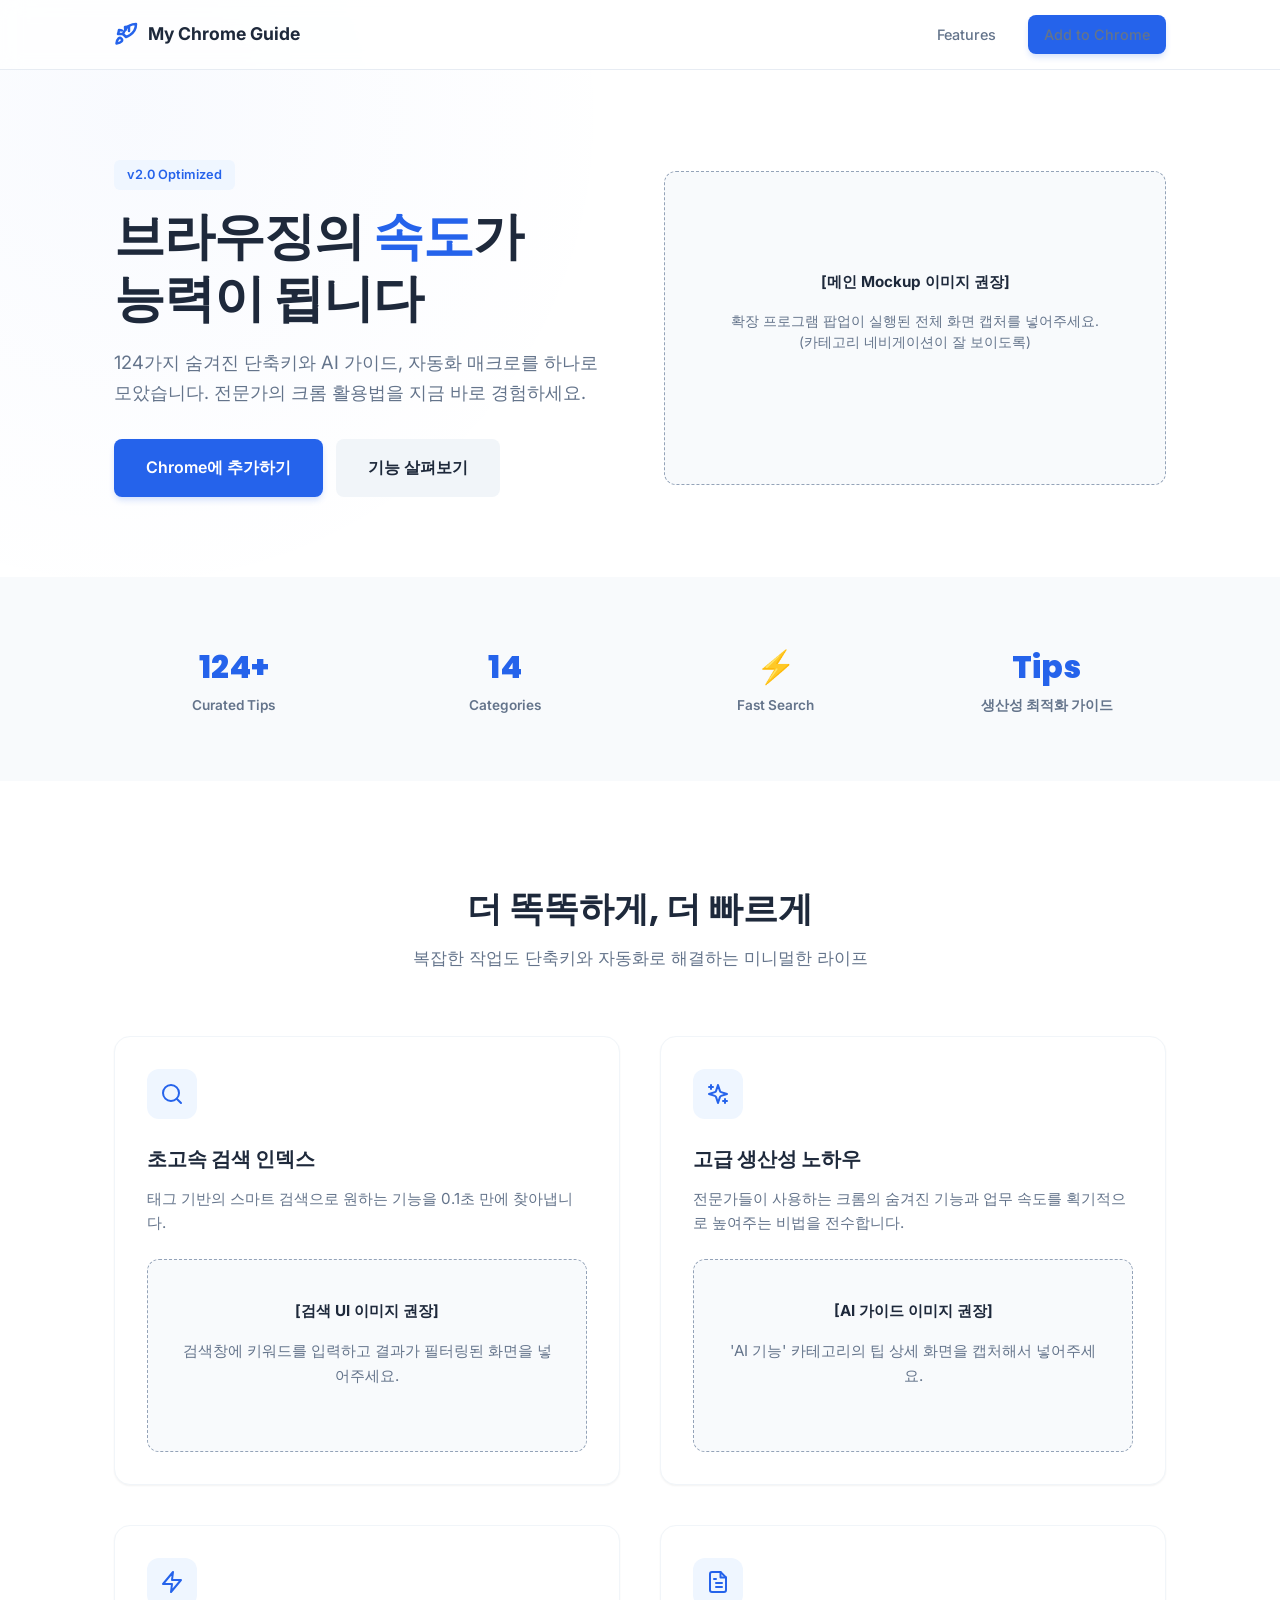
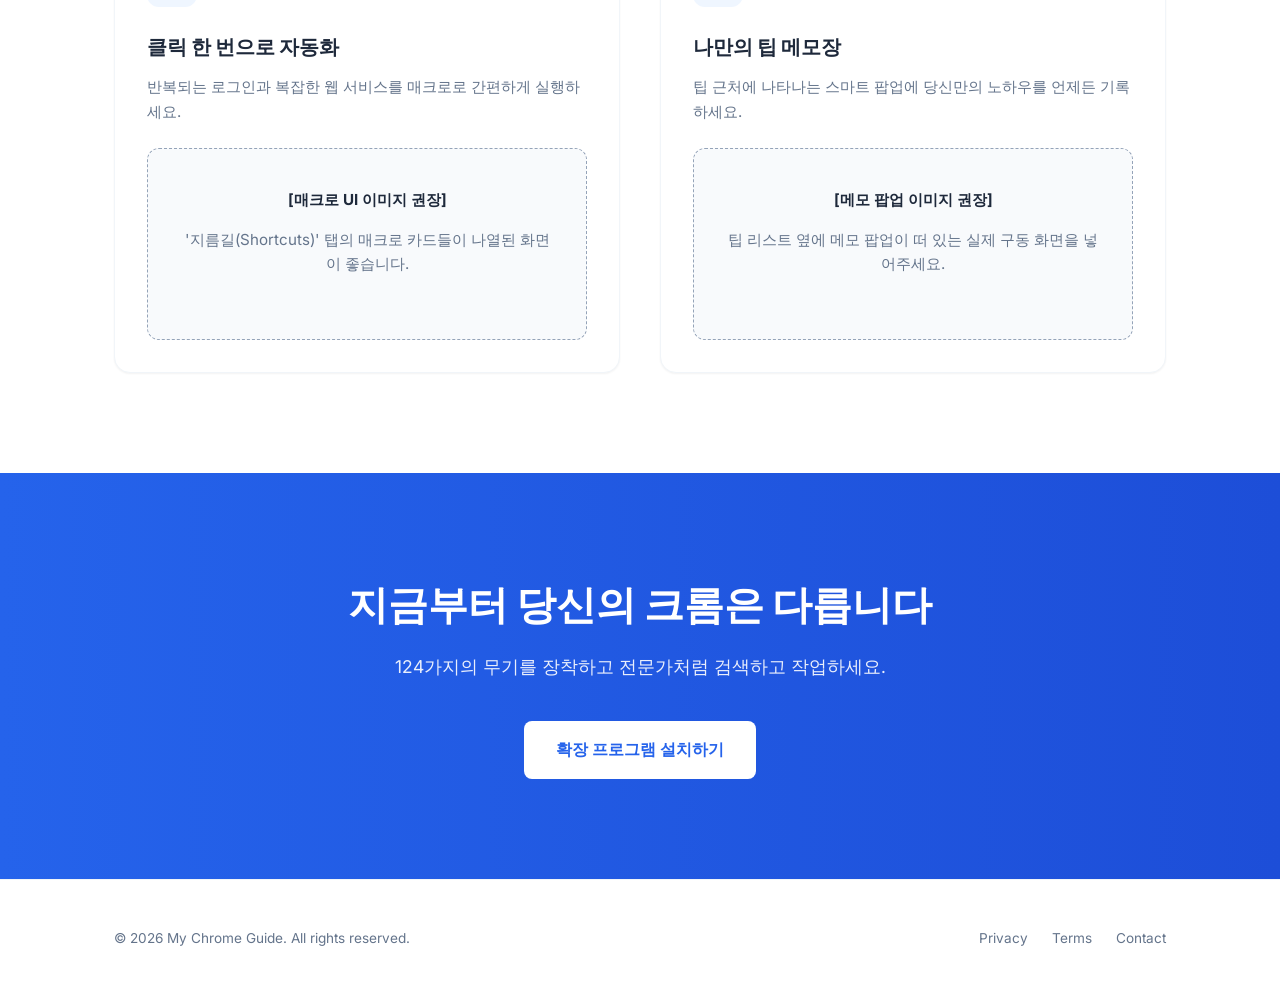
==== landing/index.html @ e08cb2b7 "feat: redesign landing page to minimalist white theme and update project docs v2.0" ====
<!DOCTYPE html>
<html lang="ko">
<head>
    <meta charset="UTF-8">
    <meta name="viewport" content="width=device-width, initial-scale=1.0">
    <title>My Chrome Guide - 업무 효율을 바꾸는 124가지 크롬 꿀팁</title>
    <meta name="description" content="크롬의 숨겨진 기능과 AI 활용법, 자동화 매크로를 하나로 담았습니다.">
    <link rel="stylesheet" href="style.css">
    <link rel="preconnect" href="https://fonts.googleapis.com">
    <link rel="preconnect" href="https://fonts.gstatic.com" crossorigin>
    <link href="https://fonts.googleapis.com/css2?family=Inter:wght@400;500;600;700&family=Poppins:wght@600;700;800&display=swap" rel="stylesheet">
</head>
<body>
    <nav class="navbar">
        <div class="container">
            <a href="#" class="logo">
                <span class="logo-icon">
                    <svg xmlns="http://www.w3.org/2000/svg" width="24" height="24" viewBox="0 0 24 24" fill="none" stroke="currentColor" stroke-width="2.5" stroke-linecap="round" stroke-linejoin="round" class="lucide lucide-rocket"><path d="M4.5 16.5c-1.5 1.26-2 5-2 5s3.74-.5 5-2c.71-.84.7-2.13-.09-2.91a2.18 2.18 0 0 0-2.91-.09z"/><path d="m12 15-3-3a22 22 0 0 1 2-3.95A12.88 12.88 0 0 1 22 2c0 2.72-.78 7.5-6 11a22.35 22.35 0 0 1-4 2z"/><path d="M9 12H4s.5-1 1-4c2 0 3 .5 3 .5"/><path d="M15 9V4s-1 .5-4 1c0 2 .5 3 .5 3"/></svg>
                </span>
                <span class="logo-text">My Chrome Guide</span>
            </a>
            <ul class="nav-links">
                <li><a href="#features">Features</a></li>
                <li><a href="https://chrome.google.com/webstore" class="btn btn-primary btn-sm">Add to Chrome</a></li>
            </ul>
        </div>
    </nav>

    <header class="hero">
        <div class="container">
            <div class="hero-content">
                <div class="badge">v2.0 Optimized</div>
                <h1>브라우징의 <span class="highlight">속도</span>가<br>능력이 됩니다</h1>
                <p>124가지 숨겨진 단축키와 AI 가이드, 자동화 매크로를 하나로 모았습니다. 전문가의 크롬 활용법을 지금 바로 경험하세요.</p>
                <div class="hero-btns">
                    <a href="#" class="btn btn-primary btn-lg">Chrome에 추가하기</a>
                    <a href="#features" class="btn btn-secondary btn-lg">기능 살펴보기</a>
                </div>
            </div>
            <div class="hero-image">
                <div class="image-placeholder">
                    <strong>[메인 Mockup 이미지 권장]</strong>
                    <p>확장 프로그램 팝업이 실행된 전체 화면 캡처를 넣어주세요.<br>(카테고리 네비게이션이 잘 보이도록)</p>
                </div>
            </div>
        </div>
    </header>

    <section class="stats">
        <div class="container">
            <div class="stat-item">
                <h3>124+</h3>
                <p>Curated Tips</p>
            </div>
            <div class="stat-item">
                <h3>14</h3>
                <p>Categories</p>
            </div>
            <div class="stat-item">
                <h3>⚡</h3>
                <p>Fast Search</p>
            </div>
            <div class="stat-item">
                <h3>Tips</h3>
                <p>생산성 최적화 가이드</p>
            </div>
        </div>
    </section>

    <section id="features" class="features">
        <div class="container">
            <div class="section-header">
                <h2>더 똑똑하게, 더 빠르게</h2>
                <p>복잡한 작업도 단축키와 자동화로 해결하는 미니멀한 라이프</p>
            </div>
            <div class="feature-grid">
                <div class="feature-card">
                    <div class="f-icon">
                        <svg xmlns="http://www.w3.org/2000/svg" width="24" height="24" viewBox="0 0 24 24" fill="none" stroke="currentColor" stroke-width="2" stroke-linecap="round" stroke-linejoin="round" class="lucide lucide-search"><circle cx="11" cy="11" r="8"/><path d="m21 21-4.3-4.3"/></svg>
                    </div>
                    <h3>초고속 검색 인덱스</h3>
                    <p>태그 기반의 스마트 검색으로 원하는 기능을 0.1초 만에 찾아냅니다.</p>
                    <div class="image-placeholder" style="aspect-ratio: 16/7;">
                        <strong>[검색 UI 이미지 권장]</strong>
                        <p>검색창에 키워드를 입력하고 결과가 필터링된 화면을 넣어주세요.</p>
                    </div>
                </div>
                <div class="feature-card">
                    <div class="f-icon">
                        <svg xmlns="http://www.w3.org/2000/svg" width="24" height="24" viewBox="0 0 24 24" fill="none" stroke="currentColor" stroke-width="2" stroke-linecap="round" stroke-linejoin="round" class="lucide lucide-sparkles"><path d="m12 3-1.912 5.813a2 2 0 0 1-1.275 1.275L3 12l5.813 1.912a2 2 0 0 1 1.275 1.275L12 21l1.912-5.813a2 2 0 0 1 1.275-1.275L21 12l-5.813-1.912a2 2 0 0 1-1.275-1.275L12 3Z"/><path d="M5 3v4"/><path d="M19 17v4"/><path d="M3 5h4"/><path d="M17 19h4"/></svg>
                    </div>
                    <h3>고급 생산성 노하우</h3>
                    <p>전문가들이 사용하는 크롬의 숨겨진 기능과 업무 속도를 획기적으로 높여주는 비법을 전수합니다.</p>
                    <div class="image-placeholder" style="aspect-ratio: 16/7;">
                        <strong>[AI 가이드 이미지 권장]</strong>
                        <p>'AI 기능' 카테고리의 팁 상세 화면을 캡처해서 넣어주세요.</p>
                    </div>
                </div>
                <div class="feature-card">
                    <div class="f-icon">
                        <svg xmlns="http://www.w3.org/2000/svg" width="24" height="24" viewBox="0 0 24 24" fill="none" stroke="currentColor" stroke-width="2" stroke-linecap="round" stroke-linejoin="round" class="lucide lucide-zap"><polygon points="13 2 3 14 12 14 11 22 21 10 12 10 13 2"/></svg>
                    </div>
                    <h3>클릭 한 번으로 자동화</h3>
                    <p>반복되는 로그인과 복잡한 웹 서비스를 매크로로 간편하게 실행하세요.</p>
                    <div class="image-placeholder" style="aspect-ratio: 16/7;">
                        <strong>[매크로 UI 이미지 권장]</strong>
                        <p>'지름길(Shortcuts)' 탭의 매크로 카드들이 나열된 화면이 좋습니다.</p>
                    </div>
                </div>
                <div class="feature-card">
                    <div class="f-icon">
                        <svg xmlns="http://www.w3.org/2000/svg" width="24" height="24" viewBox="0 0 24 24" fill="none" stroke="currentColor" stroke-width="2" stroke-linecap="round" stroke-linejoin="round" class="lucide lucide-file-text"><path d="M14.5 2H6a2 2 0 0 0-2 2v16a2 2 0 0 0 2 2h12a2 2 0 0 0 2-2V7.5L14.5 2z"/><polyline points="14.5 2 14.5 7.5 20 7.5"/><line x1="10" y1="13" x2="16" y2="13"/><line x1="10" y1="17" x2="16" y2="17"/><line x1="8" y1="9" x2="10" y2="9"/></svg>
                    </div>
                    <h3>나만의 팁 메모장</h3>
                    <p>팁 근처에 나타나는 스마트 팝업에 당신만의 노하우를 언제든 기록하세요.</p>
                    <div class="image-placeholder" style="aspect-ratio: 16/7;">
                        <strong>[메모 팝업 이미지 권장]</strong>
                        <p>팁 리스트 옆에 메모 팝업이 떠 있는 실제 구동 화면을 넣어주세요.</p>
                    </div>
                </div>
            </div>
        </div>
    </section>

    <section class="cta-bottom">
        <div class="container">
            <h2>지금부터 당신의 크롬은 다릅니다</h2>
            <p>124가지의 무기를 장착하고 전문가처럼 검색하고 작업하세요.</p>
            <a href="#" class="btn btn-secondary btn-lg" style="background: white; color: var(--primary);">확장 프로그램 설치하기</a>
        </div>
    </section>

    <footer class="footer">
        <div class="container">
            <p>&copy; 2026 My Chrome Guide. All rights reserved.</p>
            <div class="footer-links">
                <a href="#">Privacy</a>
                <a href="#">Terms</a>
                <a href="#">Contact</a>
            </div>
        </div>
    </footer>
</body>
</html>
---- landing/style.css ----
:root {
    --primary: #2563eb;
    --primary-dark: #1d4ed8;
    --primary-light: #60a5fa;
    --bg-white: #ffffff;
    --bg-light: #f8fafc;
    --bg-slate: #f1f5f9;
    --text-dark: #1e293b;
    --text-slate: #64748b;
    --text-light: #94a3b8;
    --glass: rgba(255, 255, 255, 0.8);
    --glass-border: rgba(226, 232, 240, 0.8);
    --shadow-sm: 0 1px 2px 0 rgb(0 0 0 / 0.05);
    --shadow-md: 0 4px 6px -1px rgb(0 0 0 / 0.1);
    --shadow-lg: 0 10px 15px -3px rgb(0 0 0 / 0.1);
}

* {
    margin: 0;
    padding: 0;
    box-sizing: border-box;
    scroll-behavior: smooth;
}

body {
    background-color: var(--bg-white);
    color: var(--text-dark);
    font-family: 'Inter', sans-serif;
    line-height: 1.6;
    overflow-x: hidden;
}

h1, h2, h3 {
    font-family: 'Poppins', sans-serif;
    color: var(--text-dark);
}

.container {
    max-width: 1100px;
    margin: 0 auto;
    padding: 0 1.5rem;
}

/* Navbar */
.navbar {
    position: fixed;
    top: 0;
    width: 100%;
    height: 70px;
    display: flex;
    align-items: center;
    background: rgba(255, 255, 255, 0.8);
    backdrop-filter: blur(10px);
    z-index: 1000;
    border-bottom: 1px solid var(--glass-border);
}

.navbar .container {
    display: flex;
    justify-content: space-between;
    align-items: center;
    width: 100%;
}

.logo {
    display: flex;
    align-items: center;
    gap: 0.6rem;
    font-size: 1.1rem;
    font-weight: 700;
    text-decoration: none;
    color: var(--text-dark);
}

.logo-icon {
    color: var(--primary);
    display: flex;
    align-items: center;
}

.nav-links {
    display: flex;
    list-style: none;
    gap: 2rem;
    align-items: center;
}

.nav-links a {
    text-decoration: none;
    color: var(--text-slate);
    font-size: 0.9rem;
    font-weight: 500;
    transition: 0.2s;
}

.nav-links a:hover {
    color: var(--primary);
}

/* Buttons */
.btn {
    display: inline-block;
    padding: 0.75rem 1.5rem;
    border-radius: 8px;
    font-weight: 600;
    text-decoration: none;
    transition: 0.2s;
    cursor: pointer;
    border: none;
}

.btn-primary {
    background-color: var(--primary);
    color: white;
    box-shadow: 0 4px 6px -1px rgba(37, 99, 235, 0.2);
}

.btn-primary:hover {
    background-color: var(--primary-dark);
    transform: translateY(-1px);
    box-shadow: 0 10px 15px -3px rgba(37, 99, 235, 0.3);
}

.btn-secondary {
    background-color: var(--bg-slate);
    color: var(--text-dark);
}

.btn-secondary:hover {
    background-color: #e2e8f0;
}

.btn-sm { padding: 0.5rem 1rem; font-size: 0.85rem; }
.btn-lg { padding: 1rem 2rem; font-size: 1rem; }

/* Hero Section */
.hero {
    padding-top: 160px;
    padding-bottom: 80px;
    background: radial-gradient(circle at 10% 20%, rgba(37, 99, 235, 0.03) 0%, transparent 40%);
}

.hero .container {
    display: grid;
    grid-template-columns: 1fr 1fr;
    gap: 3rem;
    align-items: center;
}

.badge {
    display: inline-block;
    background: #eff6ff;
    color: var(--primary);
    padding: 0.3rem 0.8rem;
    border-radius: 6px;
    font-size: 0.8rem;
    font-weight: 600;
    margin-bottom: 1rem;
}

.hero h1 {
    font-size: 3.2rem;
    line-height: 1.2;
    margin-bottom: 1.2rem;
    font-weight: 800;
    letter-spacing: -0.02em;
}

.highlight {
    color: var(--primary);
}

.hero p {
    font-size: 1.15rem;
    color: var(--text-slate);
    margin-bottom: 2rem;
    max-width: 500px;
}

.hero-btns {
    display: flex;
    gap: 0.8rem;
}

.hero-image {
    position: relative;
}

.image-placeholder {
    width: 100%;
    aspect-ratio: 16/10;
    background-color: var(--bg-light);
    border: 1px dashed var(--text-light);
    border-radius: 12px;
    display: flex;
    flex-direction: column;
    align-items: center;
    justify-content: center;
    color: var(--text-slate);
    text-align: center;
    padding: 2rem;
    gap: 1rem;
}

.image-placeholder strong {
    color: var(--text-dark);
    font-size: 0.95rem;
}

.image-placeholder p {
    font-size: 0.85rem;
}

/* Stats Section */
.stats {
    padding: 4rem 0;
    background-color: var(--bg-light);
}

.stats .container {
    display: grid;
    grid-template-columns: repeat(4, 1fr);
    gap: 2rem;
}

.stat-item {
    text-align: center;
}

.stat-item h3 {
    font-size: 2rem;
    font-weight: 800;
    margin-bottom: 0.2rem;
    color: var(--primary);
}

.stat-item p {
    color: var(--text-slate);
    font-size: 0.85rem;
    font-weight: 600;
}

/* Features */
.features {
    padding: 100px 0;
}

.section-header {
    text-align: center;
    margin-bottom: 4rem;
}

.section-header h2 {
    font-size: 2.2rem;
    margin-bottom: 0.5rem;
}

.section-header p {
    color: var(--text-slate);
    font-size: 1.05rem;
}

.feature-grid {
    display: grid;
    grid-template-columns: repeat(2, 1fr);
    gap: 2.5rem;
}

.feature-card {
    padding: 2rem;
    border-radius: 16px;
    background: white;
    border: 1px solid #f1f5f9;
    box-shadow: var(--shadow-sm);
    transition: 0.3s;
}

.feature-card:hover {
    box-shadow: var(--shadow-lg);
    transform: translateY(-4px);
}

.f-icon {
    display: inline-flex;
    padding: 0.8rem;
    background: #eff6ff;
    color: var(--primary);
    border-radius: 12px;
    margin-bottom: 1.5rem;
}

.feature-card h3 {
    font-size: 1.25rem;
    margin-bottom: 0.75rem;
}

.feature-card p {
    color: var(--text-slate);
    font-size: 0.95rem;
    margin-bottom: 1.5rem;
}

/* CTA Bottom */
.cta-bottom {
    padding: 100px 0;
    text-align: center;
    background-color: var(--bg-dark);
    background: linear-gradient(to right, #2563eb, #1d4ed8);
    color: white;
}

.cta-bottom h2 {
    font-size: 2.5rem;
    margin-bottom: 1rem;
    color: white;
}

.cta-bottom p {
    font-size: 1.1rem;
    margin-bottom: 2.5rem;
    opacity: 0.9;
}

/* Footer */
.footer {
    padding: 3rem 0;
    border-top: 1px solid var(--bg-slate);
    color: var(--text-slate);
}

.footer .container {
    display: flex;
    justify-content: space-between;
    align-items: center;
}

.footer p { font-size: 0.85rem; }

.footer-links { display: flex; gap: 1.5rem; }
.footer-links a { 
    color: var(--text-slate); 
    text-decoration: none; 
    font-size: 0.85rem; 
}
.footer-links a:hover { color: var(--primary); }

/* Responsive */
@media (max-width: 968px) {
    .hero .container {
        grid-template-columns: 1fr;
        text-align: center;
    }
    .hero h1 { font-size: 2.8rem; }
    .hero p { margin-left: auto; margin-right: auto; }
    .hero-btns { justify-content: center; }
}

@media (max-width: 768px) {
    .navbar .nav-links { display: none; }
    .stats .container { grid-template-columns: repeat(2, 1fr); }
    .feature-grid { grid-template-columns: 1fr; }
}
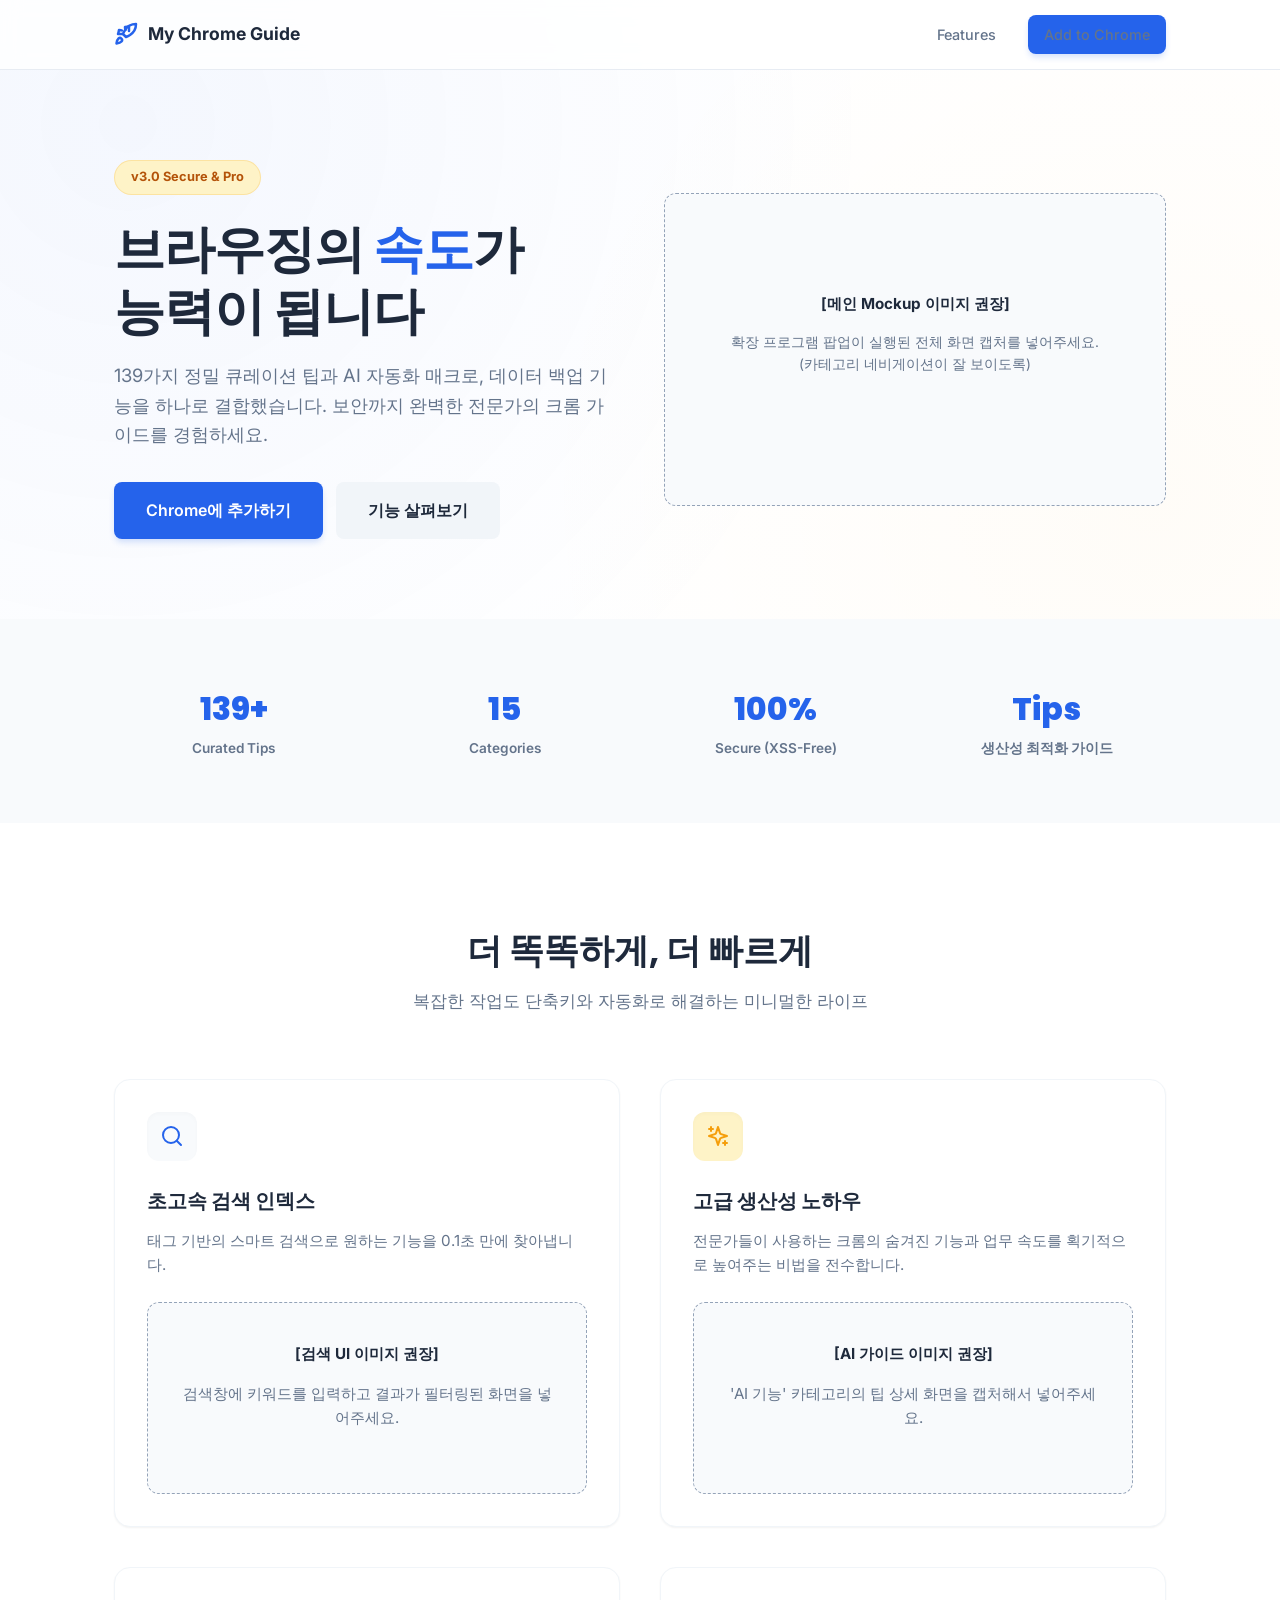
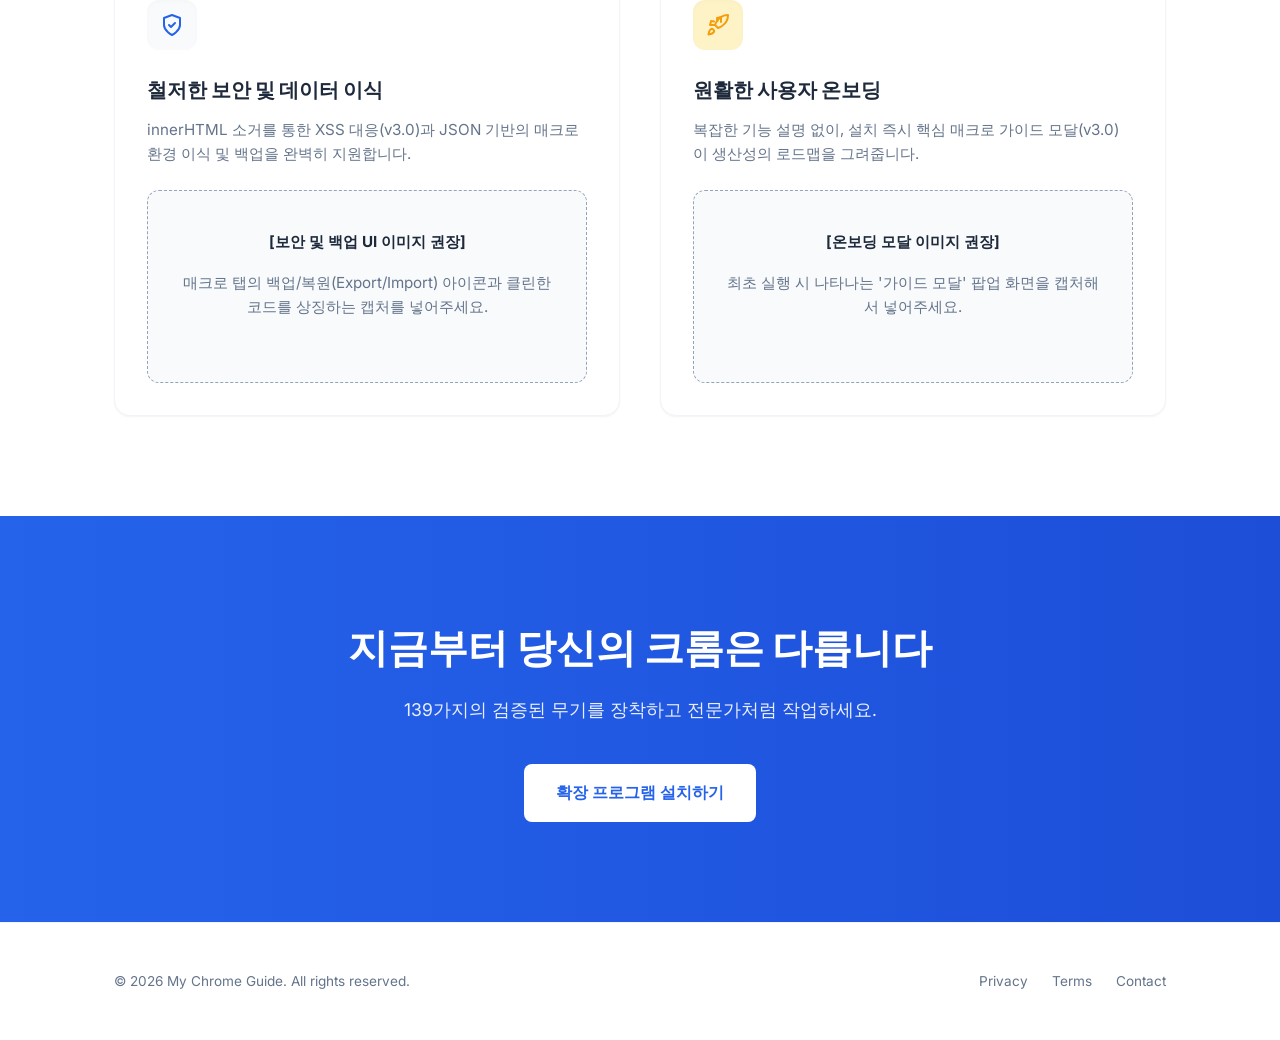
==== commit 7f11fe29: "Feat: v3.0 프리미엄 랜딩 페이지 고도화 및 데이터 정합성 최신화" ====
--- a/landing/index.html
+++ b/landing/index.html
@@ -3,8 +3,8 @@
 <head>
     <meta charset="UTF-8">
     <meta name="viewport" content="width=device-width, initial-scale=1.0">
-    <title>My Chrome Guide - 업무 효율을 바꾸는 124가지 크롬 꿀팁</title>
-    <meta name="description" content="크롬의 숨겨진 기능과 AI 활용법, 자동화 매크로를 하나로 담았습니다.">
+    <title>My Chrome Guide - 업무 효율을 바꾸는 139가지 크롬 꿀팁</title>
+    <meta name="description" content="100% 보안 설계(XSS 방어), AI 활용법, 환경 이식까지 가능한 완벽한 크롬 확장 프로그램입니다.">
     <link rel="stylesheet" href="style.css">
     <link rel="preconnect" href="https://fonts.googleapis.com">
     <link rel="preconnect" href="https://fonts.gstatic.com" crossorigin>
@@ -29,9 +29,9 @@
     <header class="hero">
         <div class="container">
             <div class="hero-content">
-                <div class="badge">v2.0 Optimized</div>
+                <div class="badge">v3.0 Secure & Pro</div>
                 <h1>브라우징의 <span class="highlight">속도</span>가<br>능력이 됩니다</h1>
-                <p>124가지 숨겨진 단축키와 AI 가이드, 자동화 매크로를 하나로 모았습니다. 전문가의 크롬 활용법을 지금 바로 경험하세요.</p>
+                <p>139가지 정밀 큐레이션 팁과 AI 자동화 매크로, 데이터 백업 기능을 하나로 결합했습니다. 보안까지 완벽한 전문가의 크롬 가이드를 경험하세요.</p>
                 <div class="hero-btns">
                     <a href="#" class="btn btn-primary btn-lg">Chrome에 추가하기</a>
                     <a href="#features" class="btn btn-secondary btn-lg">기능 살펴보기</a>
@@ -49,16 +49,16 @@
     <section class="stats">
         <div class="container">
             <div class="stat-item">
-                <h3>124+</h3>
+                <h3>139+</h3>
                 <p>Curated Tips</p>
             </div>
             <div class="stat-item">
-                <h3>14</h3>
+                <h3>15</h3>
                 <p>Categories</p>
             </div>
             <div class="stat-item">
-                <h3>⚡</h3>
-                <p>Fast Search</p>
+                <h3>100%</h3>
+                <p>Secure (XSS-Free)</p>
             </div>
             <div class="stat-item">
                 <h3>Tips</h3>
@@ -98,24 +98,24 @@
                 </div>
                 <div class="feature-card">
                     <div class="f-icon">
-                        <svg xmlns="http://www.w3.org/2000/svg" width="24" height="24" viewBox="0 0 24 24" fill="none" stroke="currentColor" stroke-width="2" stroke-linecap="round" stroke-linejoin="round" class="lucide lucide-zap"><polygon points="13 2 3 14 12 14 11 22 21 10 12 10 13 2"/></svg>
+                        <svg xmlns="http://www.w3.org/2000/svg" width="24" height="24" viewBox="0 0 24 24" fill="none" stroke="currentColor" stroke-width="2" stroke-linecap="round" stroke-linejoin="round" class="lucide lucide-shield-check"><path d="M12 22s8-4 8-10V5l-8-3-8 3v7c0 6 8 10 8 10z"/><path d="m9 12 2 2 4-4"/></svg>
                     </div>
-                    <h3>클릭 한 번으로 자동화</h3>
-                    <p>반복되는 로그인과 복잡한 웹 서비스를 매크로로 간편하게 실행하세요.</p>
+                    <h3>철저한 보안 및 데이터 이식</h3>
+                    <p>innerHTML 소거를 통한 XSS 대응(v3.0)과 JSON 기반의 매크로 환경 이식 및 백업을 완벽히 지원합니다.</p>
                     <div class="image-placeholder" style="aspect-ratio: 16/7;">
-                        <strong>[매크로 UI 이미지 권장]</strong>
-                        <p>'지름길(Shortcuts)' 탭의 매크로 카드들이 나열된 화면이 좋습니다.</p>
+                        <strong>[보안 및 백업 UI 이미지 권장]</strong>
+                        <p>매크로 탭의 백업/복원(Export/Import) 아이콘과 클린한 코드를 상징하는 캡처를 넣어주세요.</p>
                     </div>
                 </div>
                 <div class="feature-card">
                     <div class="f-icon">
-                        <svg xmlns="http://www.w3.org/2000/svg" width="24" height="24" viewBox="0 0 24 24" fill="none" stroke="currentColor" stroke-width="2" stroke-linecap="round" stroke-linejoin="round" class="lucide lucide-file-text"><path d="M14.5 2H6a2 2 0 0 0-2 2v16a2 2 0 0 0 2 2h12a2 2 0 0 0 2-2V7.5L14.5 2z"/><polyline points="14.5 2 14.5 7.5 20 7.5"/><line x1="10" y1="13" x2="16" y2="13"/><line x1="10" y1="17" x2="16" y2="17"/><line x1="8" y1="9" x2="10" y2="9"/></svg>
+                        <svg xmlns="http://www.w3.org/2000/svg" width="24" height="24" viewBox="0 0 24 24" fill="none" stroke="currentColor" stroke-width="2" stroke-linecap="round" stroke-linejoin="round" class="lucide lucide-rocket"><path d="M4.5 16.5c-1.5 1.26-2 5-2 5s3.74-.5 5-2c.71-.84.7-2.13-.09-2.91a2.18 2.18 0 0 0-2.91-.09z"/><path d="m12 15-3-3a22 22 0 0 1 2-3.95A12.88 12.88 0 0 1 22 2c0 2.72-.78 7.5-6 11a22.35 22.35 0 0 1-4 2z"/><path d="M9 12H4s.5-1 1-4c2 0 3 .5 3 .5"/><path d="M15 9V4s-1 .5-4 1c0 2 .5 3 .5 3"/></svg>
                     </div>
-                    <h3>나만의 팁 메모장</h3>
-                    <p>팁 근처에 나타나는 스마트 팝업에 당신만의 노하우를 언제든 기록하세요.</p>
+                    <h3>원활한 사용자 온보딩</h3>
+                    <p>복잡한 기능 설명 없이, 설치 즉시 핵심 매크로 가이드 모달(v3.0)이 생산성의 로드맵을 그려줍니다.</p>
                     <div class="image-placeholder" style="aspect-ratio: 16/7;">
-                        <strong>[메모 팝업 이미지 권장]</strong>
-                        <p>팁 리스트 옆에 메모 팝업이 떠 있는 실제 구동 화면을 넣어주세요.</p>
+                        <strong>[온보딩 모달 이미지 권장]</strong>
+                        <p>최초 실행 시 나타나는 '가이드 모달' 팝업 화면을 캡처해서 넣어주세요.</p>
                     </div>
                 </div>
             </div>
@@ -125,7 +125,7 @@
     <section class="cta-bottom">
         <div class="container">
             <h2>지금부터 당신의 크롬은 다릅니다</h2>
-            <p>124가지의 무기를 장착하고 전문가처럼 검색하고 작업하세요.</p>
+            <p>139가지의 검증된 무기를 장착하고 전문가처럼 작업하세요.</p>
             <a href="#" class="btn btn-secondary btn-lg" style="background: white; color: var(--primary);">확장 프로그램 설치하기</a>
         </div>
     </section>
--- a/landing/style.css
+++ b/landing/style.css
@@ -13,6 +13,8 @@
     --shadow-sm: 0 1px 2px 0 rgb(0 0 0 / 0.05);
     --shadow-md: 0 4px 6px -1px rgb(0 0 0 / 0.1);
     --shadow-lg: 0 10px 15px -3px rgb(0 0 0 / 0.1);
+    --accent-gold: #f59e0b;
+    --accent-gold-light: #fef3c7;
 }
 
 * {
@@ -137,7 +139,8 @@
 .hero {
     padding-top: 160px;
     padding-bottom: 80px;
-    background: radial-gradient(circle at 10% 20%, rgba(37, 99, 235, 0.03) 0%, transparent 40%);
+    background: radial-gradient(circle at 10% 20%, rgba(37, 99, 235, 0.05) 0%, transparent 60%),
+                radial-gradient(circle at 90% 80%, rgba(245, 158, 11, 0.03) 0%, transparent 50%);
 }
 
 .hero .container {
@@ -149,13 +152,14 @@
 
 .badge {
     display: inline-block;
-    background: #eff6ff;
-    color: var(--primary);
-    padding: 0.3rem 0.8rem;
-    border-radius: 6px;
+    background: var(--accent-gold-light);
+    color: #b45309;
+    padding: 0.4rem 1rem;
+    border-radius: 99px;
     font-size: 0.8rem;
-    font-weight: 600;
-    margin-bottom: 1rem;
+    font-weight: 700;
+    margin-bottom: 1.5rem;
+    border: 1px solid rgba(245, 158, 11, 0.2);
 }
 
 .hero h1 {
@@ -283,10 +287,17 @@
 .f-icon {
     display: inline-flex;
     padding: 0.8rem;
-    background: #eff6ff;
+    background: var(--bg-light);
     color: var(--primary);
     border-radius: 12px;
     margin-bottom: 1.5rem;
+    border: 1px solid var(--border);
+    box-shadow: inset 0 2px 4px rgba(0,0,0,0.02);
+}
+
+.feature-card:nth-child(even) .f-icon {
+    color: var(--accent-gold);
+    background: var(--accent-gold-light);
 }
 
 .feature-card h3 {
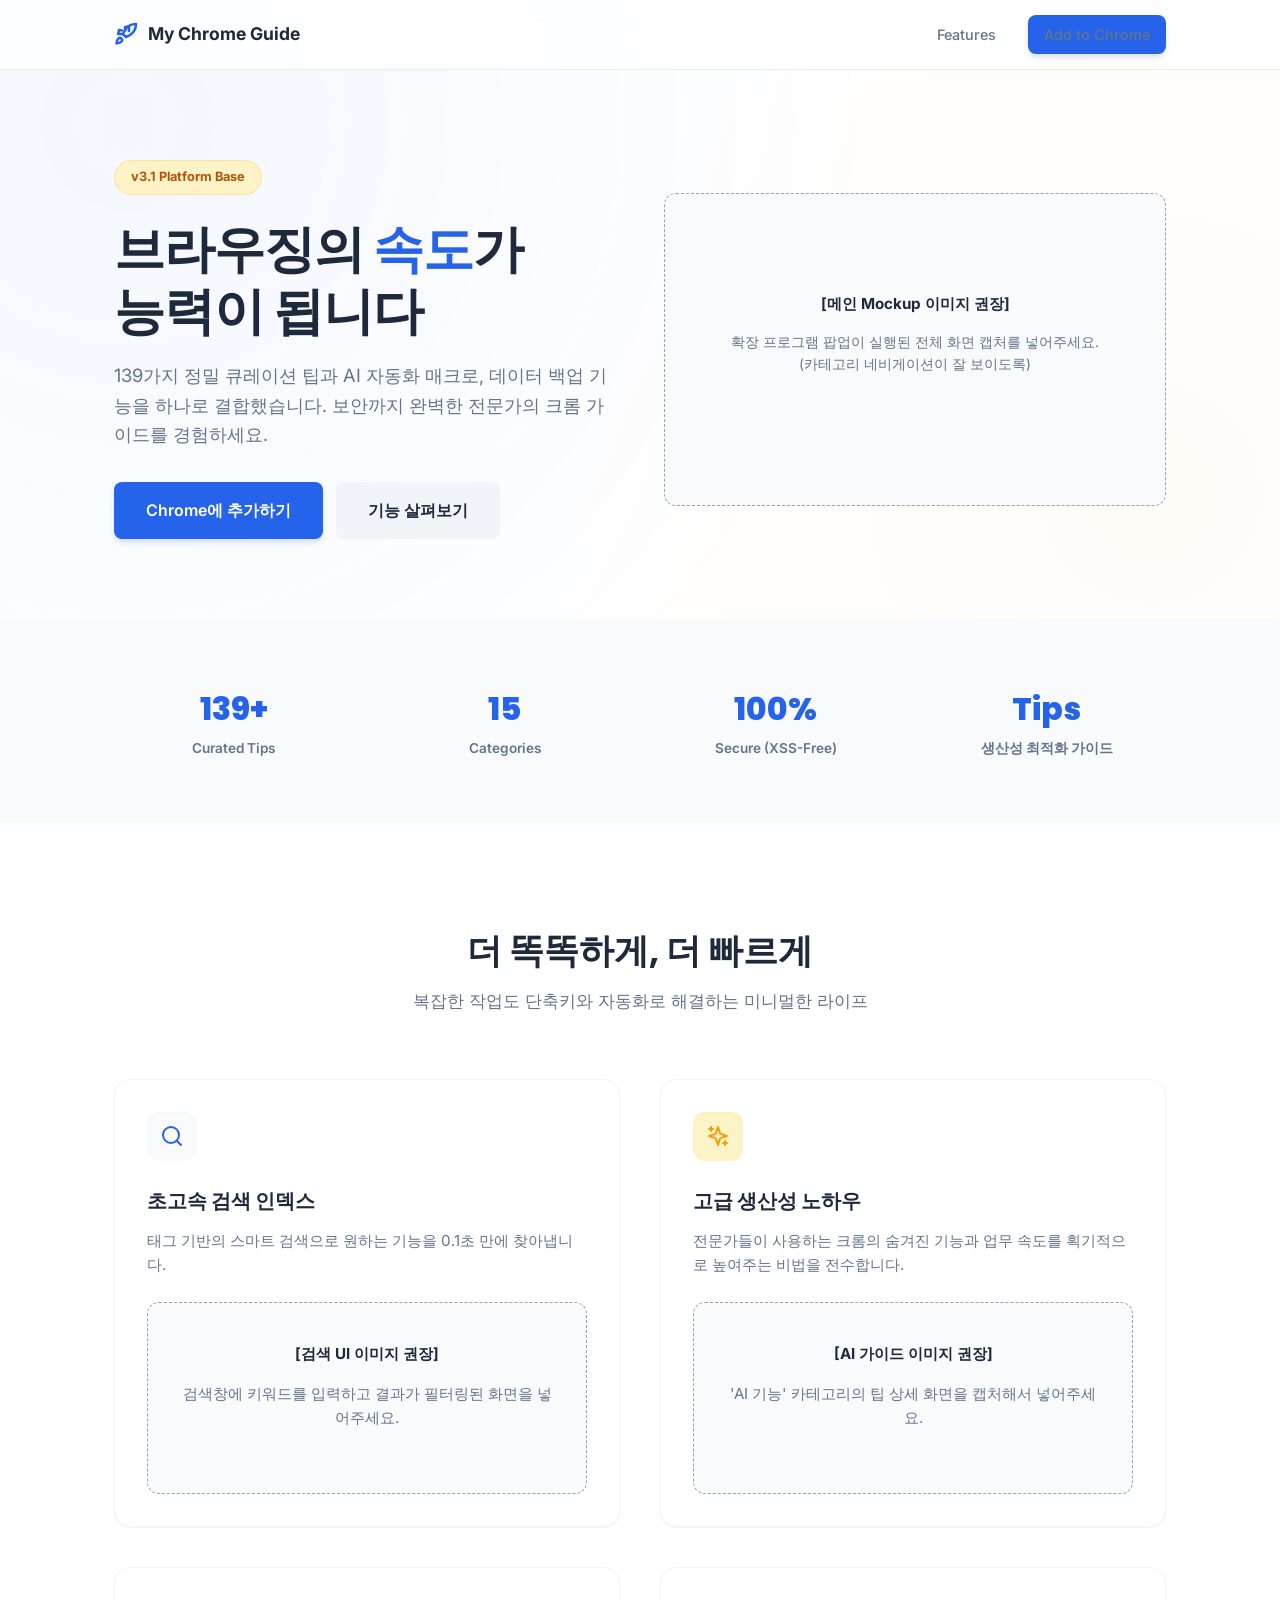
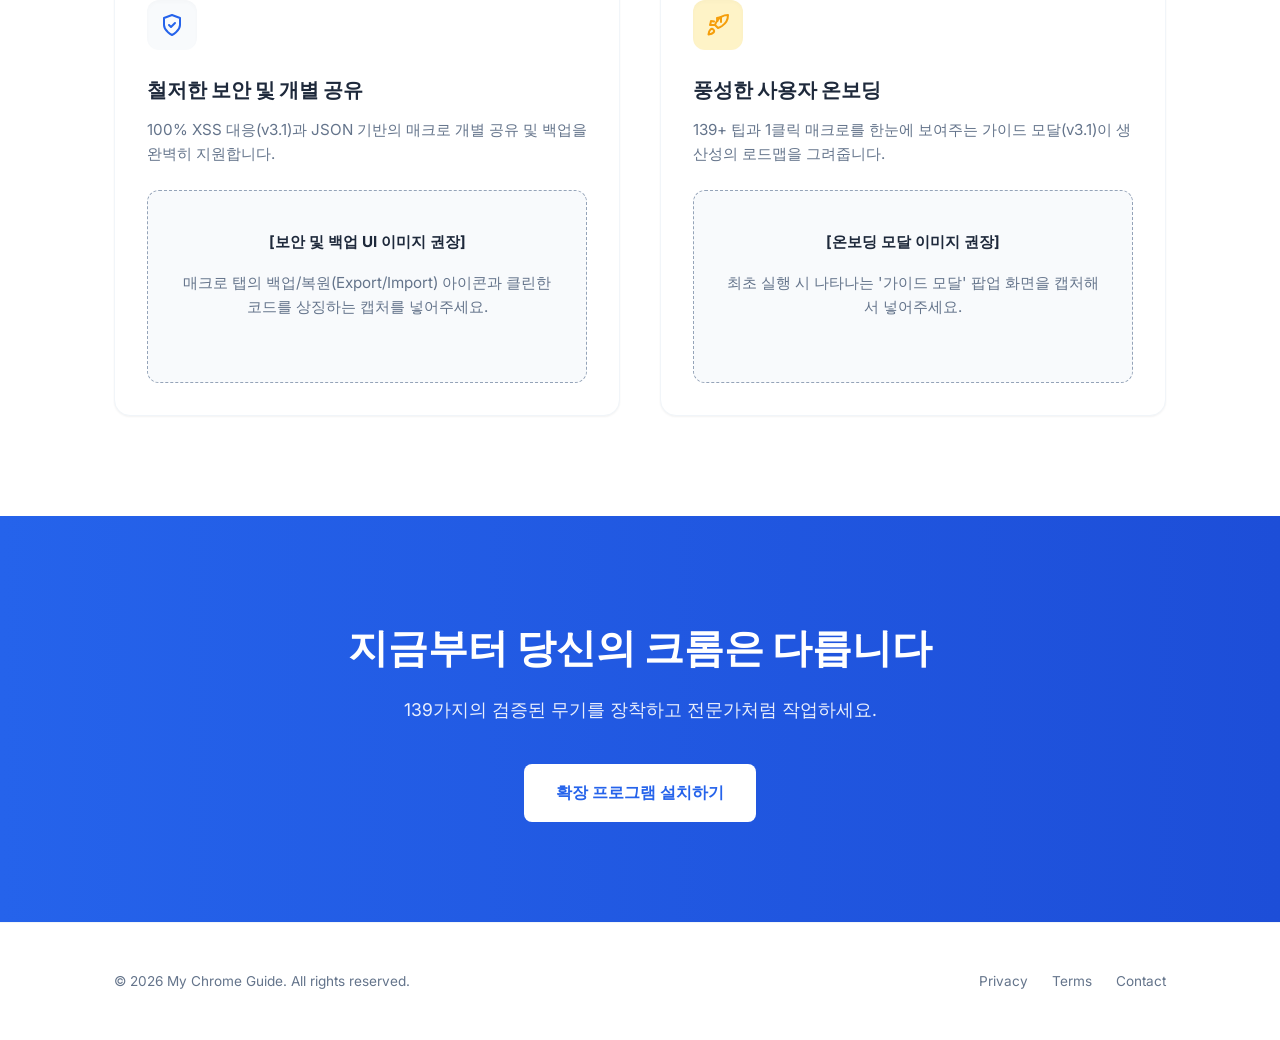
==== commit 0cb165a0: "Docs: 프로젝트 가이드 및 상업성 분석 보고서 v3.1 최신화" ====
--- a/landing/index.html
+++ b/landing/index.html
@@ -29,7 +29,7 @@
     <header class="hero">
         <div class="container">
             <div class="hero-content">
-                <div class="badge">v3.0 Secure & Pro</div>
+                <div class="badge">v3.1 Platform Base</div>
                 <h1>브라우징의 <span class="highlight">속도</span>가<br>능력이 됩니다</h1>
                 <p>139가지 정밀 큐레이션 팁과 AI 자동화 매크로, 데이터 백업 기능을 하나로 결합했습니다. 보안까지 완벽한 전문가의 크롬 가이드를 경험하세요.</p>
                 <div class="hero-btns">
@@ -100,8 +100,8 @@
                     <div class="f-icon">
                         <svg xmlns="http://www.w3.org/2000/svg" width="24" height="24" viewBox="0 0 24 24" fill="none" stroke="currentColor" stroke-width="2" stroke-linecap="round" stroke-linejoin="round" class="lucide lucide-shield-check"><path d="M12 22s8-4 8-10V5l-8-3-8 3v7c0 6 8 10 8 10z"/><path d="m9 12 2 2 4-4"/></svg>
                     </div>
-                    <h3>철저한 보안 및 데이터 이식</h3>
-                    <p>innerHTML 소거를 통한 XSS 대응(v3.0)과 JSON 기반의 매크로 환경 이식 및 백업을 완벽히 지원합니다.</p>
+                    <h3>철저한 보안 및 개별 공유</h3>
+                    <p>100% XSS 대응(v3.1)과 JSON 기반의 매크로 개별 공유 및 백업을 완벽히 지원합니다.</p>
                     <div class="image-placeholder" style="aspect-ratio: 16/7;">
                         <strong>[보안 및 백업 UI 이미지 권장]</strong>
                         <p>매크로 탭의 백업/복원(Export/Import) 아이콘과 클린한 코드를 상징하는 캡처를 넣어주세요.</p>
@@ -111,8 +111,8 @@
                     <div class="f-icon">
                         <svg xmlns="http://www.w3.org/2000/svg" width="24" height="24" viewBox="0 0 24 24" fill="none" stroke="currentColor" stroke-width="2" stroke-linecap="round" stroke-linejoin="round" class="lucide lucide-rocket"><path d="M4.5 16.5c-1.5 1.26-2 5-2 5s3.74-.5 5-2c.71-.84.7-2.13-.09-2.91a2.18 2.18 0 0 0-2.91-.09z"/><path d="m12 15-3-3a22 22 0 0 1 2-3.95A12.88 12.88 0 0 1 22 2c0 2.72-.78 7.5-6 11a22.35 22.35 0 0 1-4 2z"/><path d="M9 12H4s.5-1 1-4c2 0 3 .5 3 .5"/><path d="M15 9V4s-1 .5-4 1c0 2 .5 3 .5 3"/></svg>
                     </div>
-                    <h3>원활한 사용자 온보딩</h3>
-                    <p>복잡한 기능 설명 없이, 설치 즉시 핵심 매크로 가이드 모달(v3.0)이 생산성의 로드맵을 그려줍니다.</p>
+                    <h3>풍성한 사용자 온보딩</h3>
+                    <p>139+ 팁과 1클릭 매크로를 한눈에 보여주는 가이드 모달(v3.1)이 생산성의 로드맵을 그려줍니다.</p>
                     <div class="image-placeholder" style="aspect-ratio: 16/7;">
                         <strong>[온보딩 모달 이미지 권장]</strong>
                         <p>최초 실행 시 나타나는 '가이드 모달' 팝업 화면을 캡처해서 넣어주세요.</p>
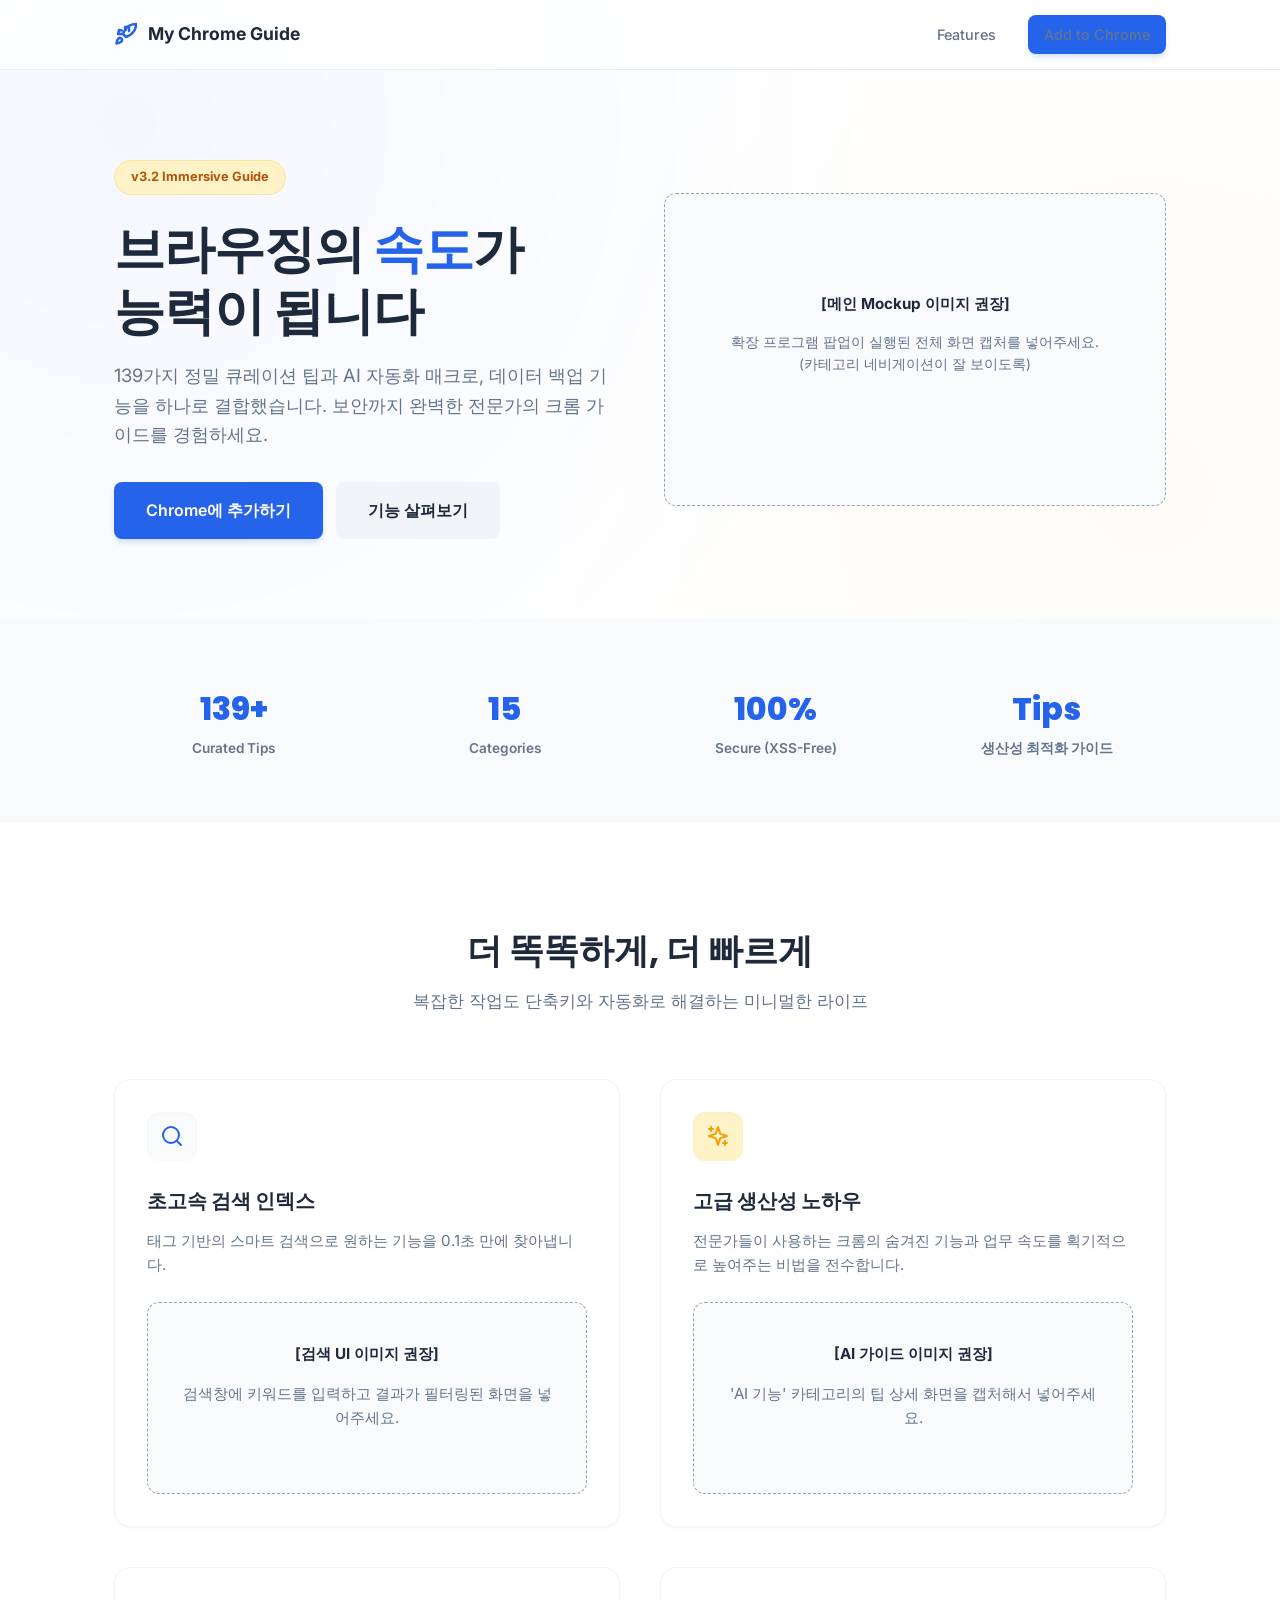
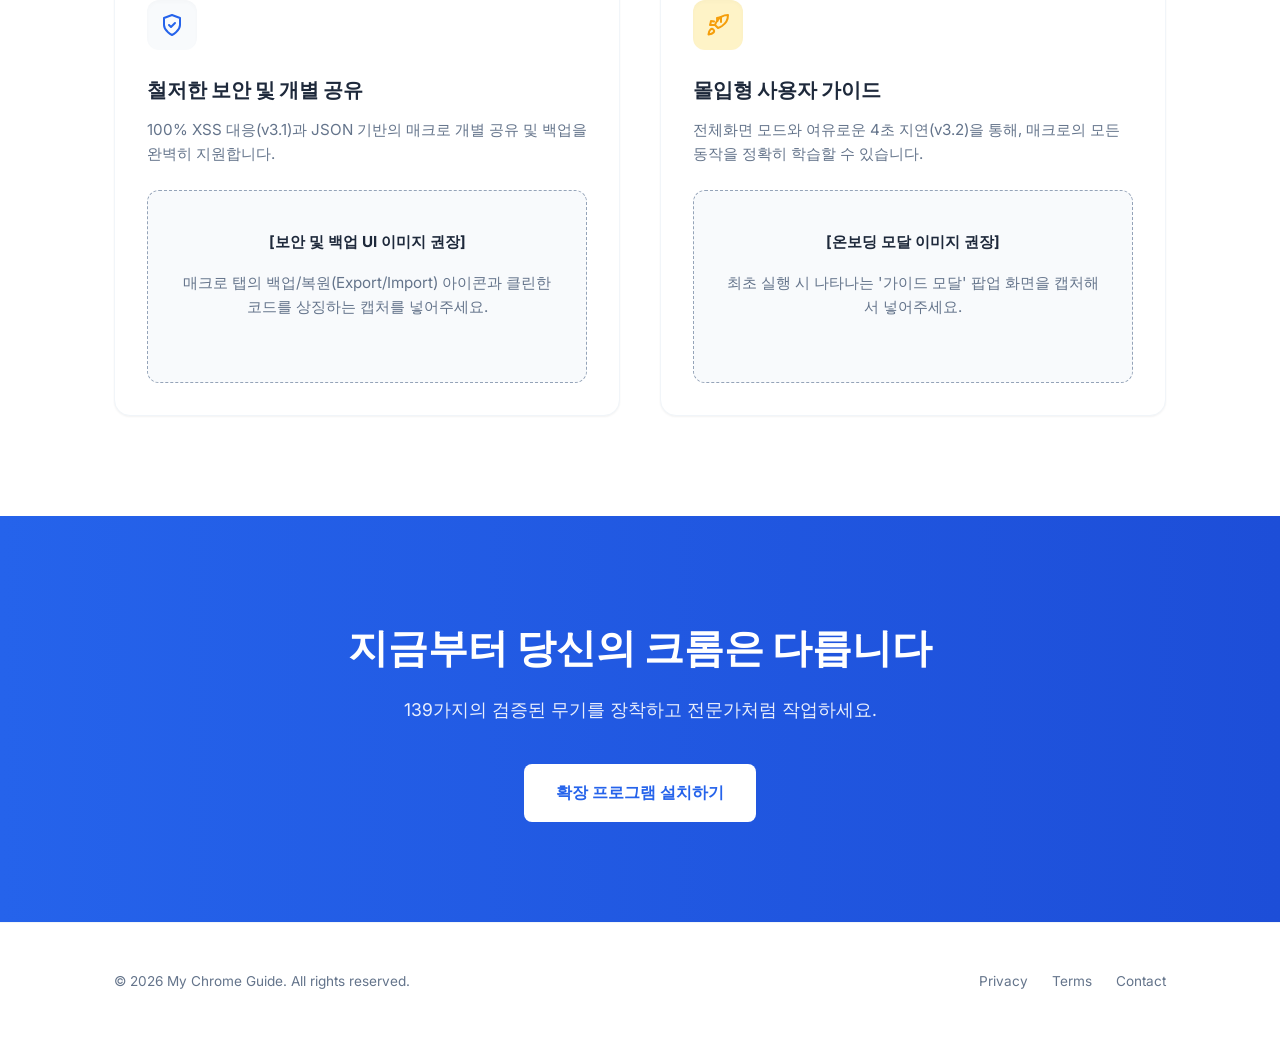
==== commit dbf13e6d: "Docs: v3.2 최신화 및 몰입형 UX 비전 반영 완료" ====
--- a/landing/index.html
+++ b/landing/index.html
@@ -29,7 +29,7 @@
     <header class="hero">
         <div class="container">
             <div class="hero-content">
-                <div class="badge">v3.1 Platform Base</div>
+                <div class="badge">v3.2 Immersive Guide</div>
                 <h1>브라우징의 <span class="highlight">속도</span>가<br>능력이 됩니다</h1>
                 <p>139가지 정밀 큐레이션 팁과 AI 자동화 매크로, 데이터 백업 기능을 하나로 결합했습니다. 보안까지 완벽한 전문가의 크롬 가이드를 경험하세요.</p>
                 <div class="hero-btns">
@@ -111,8 +111,8 @@
                     <div class="f-icon">
                         <svg xmlns="http://www.w3.org/2000/svg" width="24" height="24" viewBox="0 0 24 24" fill="none" stroke="currentColor" stroke-width="2" stroke-linecap="round" stroke-linejoin="round" class="lucide lucide-rocket"><path d="M4.5 16.5c-1.5 1.26-2 5-2 5s3.74-.5 5-2c.71-.84.7-2.13-.09-2.91a2.18 2.18 0 0 0-2.91-.09z"/><path d="m12 15-3-3a22 22 0 0 1 2-3.95A12.88 12.88 0 0 1 22 2c0 2.72-.78 7.5-6 11a22.35 22.35 0 0 1-4 2z"/><path d="M9 12H4s.5-1 1-4c2 0 3 .5 3 .5"/><path d="M15 9V4s-1 .5-4 1c0 2 .5 3 .5 3"/></svg>
                     </div>
-                    <h3>풍성한 사용자 온보딩</h3>
-                    <p>139+ 팁과 1클릭 매크로를 한눈에 보여주는 가이드 모달(v3.1)이 생산성의 로드맵을 그려줍니다.</p>
+                    <h3>몰입형 사용자 가이드</h3>
+                    <p>전체화면 모드와 여유로운 4초 지연(v3.2)을 통해, 매크로의 모든 동작을 정확히 학습할 수 있습니다.</p>
                     <div class="image-placeholder" style="aspect-ratio: 16/7;">
                         <strong>[온보딩 모달 이미지 권장]</strong>
                         <p>최초 실행 시 나타나는 '가이드 모달' 팝업 화면을 캡처해서 넣어주세요.</p>
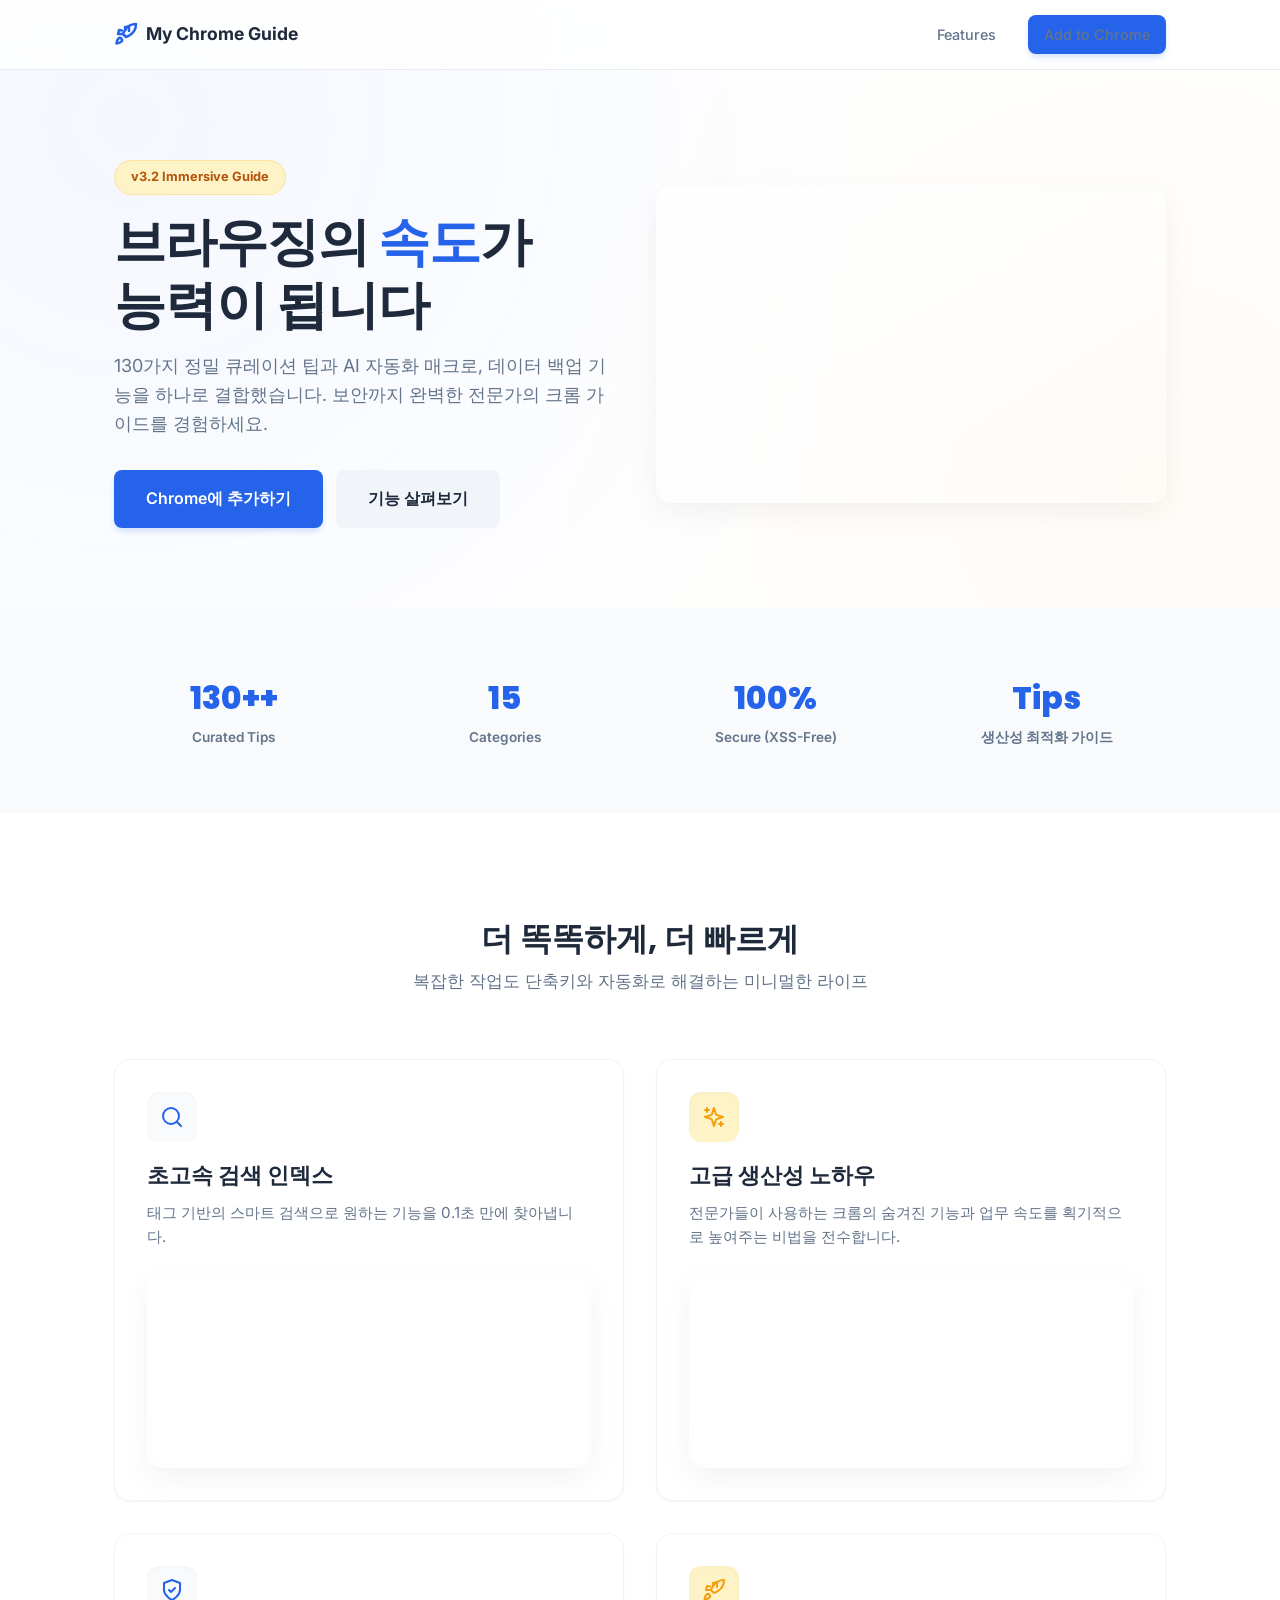
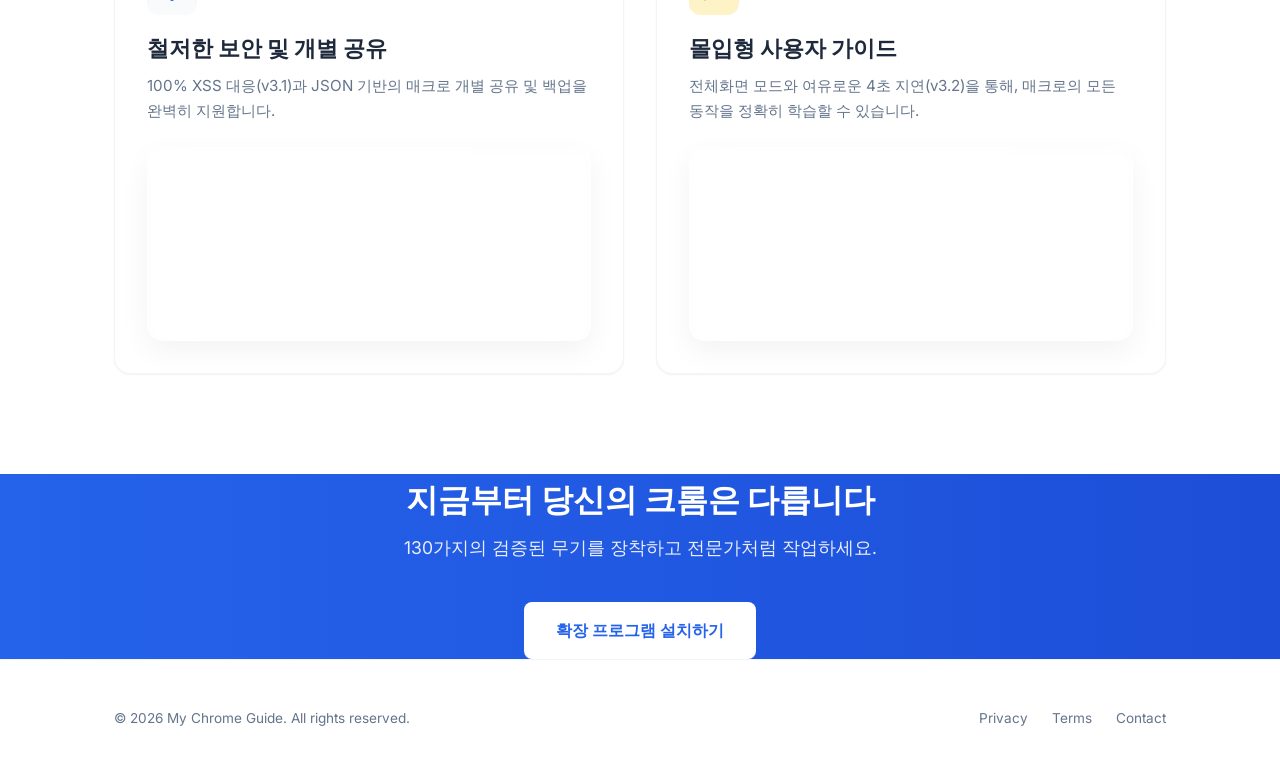
==== commit 42800871: "fix: remove hallucinations and mock code - landing: replace broken image placeholders with css mocku" ====
--- a/landing/index.html
+++ b/landing/index.html
@@ -3,7 +3,7 @@
 <head>
     <meta charset="UTF-8">
     <meta name="viewport" content="width=device-width, initial-scale=1.0">
-    <title>My Chrome Guide - 업무 효율을 바꾸는 139가지 크롬 꿀팁</title>
+    <title>My Chrome Guide - 업무 효율을 바꾸는 130가지 크롬 꿀팁</title>
     <meta name="description" content="100% 보안 설계(XSS 방어), AI 활용법, 환경 이식까지 가능한 완벽한 크롬 확장 프로그램입니다.">
     <link rel="stylesheet" href="style.css">
     <link rel="preconnect" href="https://fonts.googleapis.com">
@@ -13,7 +13,7 @@
 <body>
     <nav class="navbar">
         <div class="container">
-            <a href="#" class="logo">
+            <a href="https://chromewebstore.google.com/detail/my-chrome-guide" class="logo">
                 <span class="logo-icon">
                     <svg xmlns="http://www.w3.org/2000/svg" width="24" height="24" viewBox="0 0 24 24" fill="none" stroke="currentColor" stroke-width="2.5" stroke-linecap="round" stroke-linejoin="round" class="lucide lucide-rocket"><path d="M4.5 16.5c-1.5 1.26-2 5-2 5s3.74-.5 5-2c.71-.84.7-2.13-.09-2.91a2.18 2.18 0 0 0-2.91-.09z"/><path d="m12 15-3-3a22 22 0 0 1 2-3.95A12.88 12.88 0 0 1 22 2c0 2.72-.78 7.5-6 11a22.35 22.35 0 0 1-4 2z"/><path d="M9 12H4s.5-1 1-4c2 0 3 .5 3 .5"/><path d="M15 9V4s-1 .5-4 1c0 2 .5 3 .5 3"/></svg>
                 </span>
@@ -31,17 +31,14 @@
             <div class="hero-content">
                 <div class="badge">v3.2 Immersive Guide</div>
                 <h1>브라우징의 <span class="highlight">속도</span>가<br>능력이 됩니다</h1>
-                <p>139가지 정밀 큐레이션 팁과 AI 자동화 매크로, 데이터 백업 기능을 하나로 결합했습니다. 보안까지 완벽한 전문가의 크롬 가이드를 경험하세요.</p>
+                <p>130가지 정밀 큐레이션 팁과 AI 자동화 매크로, 데이터 백업 기능을 하나로 결합했습니다. 보안까지 완벽한 전문가의 크롬 가이드를 경험하세요.</p>
                 <div class="hero-btns">
-                    <a href="#" class="btn btn-primary btn-lg">Chrome에 추가하기</a>
+                    <a href="https://chromewebstore.google.com/detail/my-chrome-guide" class="btn btn-primary btn-lg">Chrome에 추가하기</a>
                     <a href="#features" class="btn btn-secondary btn-lg">기능 살펴보기</a>
                 </div>
             </div>
             <div class="hero-image">
-                <div class="image-placeholder">
-                    <strong>[메인 Mockup 이미지 권장]</strong>
-                    <p>확장 프로그램 팝업이 실행된 전체 화면 캡처를 넣어주세요.<br>(카테고리 네비게이션이 잘 보이도록)</p>
-                </div>
+                <div class="app-mockup-visual"></div>
             </div>
         </div>
     </header>
@@ -49,7 +46,7 @@
     <section class="stats">
         <div class="container">
             <div class="stat-item">
-                <h3>139+</h3>
+                <h3>130++</h3>
                 <p>Curated Tips</p>
             </div>
             <div class="stat-item">
@@ -80,10 +77,7 @@
                     </div>
                     <h3>초고속 검색 인덱스</h3>
                     <p>태그 기반의 스마트 검색으로 원하는 기능을 0.1초 만에 찾아냅니다.</p>
-                    <div class="image-placeholder" style="aspect-ratio: 16/7;">
-                        <strong>[검색 UI 이미지 권장]</strong>
-                        <p>검색창에 키워드를 입력하고 결과가 필터링된 화면을 넣어주세요.</p>
-                    </div>
+                    <div class="app-mockup-visual" style="aspect-ratio: 16/7;"></div>
                 </div>
                 <div class="feature-card">
                     <div class="f-icon">
@@ -91,10 +85,7 @@
                     </div>
                     <h3>고급 생산성 노하우</h3>
                     <p>전문가들이 사용하는 크롬의 숨겨진 기능과 업무 속도를 획기적으로 높여주는 비법을 전수합니다.</p>
-                    <div class="image-placeholder" style="aspect-ratio: 16/7;">
-                        <strong>[AI 가이드 이미지 권장]</strong>
-                        <p>'AI 기능' 카테고리의 팁 상세 화면을 캡처해서 넣어주세요.</p>
-                    </div>
+                    <div class="app-mockup-visual" style="aspect-ratio: 16/7;"></div>
                 </div>
                 <div class="feature-card">
                     <div class="f-icon">
@@ -102,10 +93,7 @@
                     </div>
                     <h3>철저한 보안 및 개별 공유</h3>
                     <p>100% XSS 대응(v3.1)과 JSON 기반의 매크로 개별 공유 및 백업을 완벽히 지원합니다.</p>
-                    <div class="image-placeholder" style="aspect-ratio: 16/7;">
-                        <strong>[보안 및 백업 UI 이미지 권장]</strong>
-                        <p>매크로 탭의 백업/복원(Export/Import) 아이콘과 클린한 코드를 상징하는 캡처를 넣어주세요.</p>
-                    </div>
+                    <div class="app-mockup-visual" style="aspect-ratio: 16/7;"></div>
                 </div>
                 <div class="feature-card">
                     <div class="f-icon">
@@ -113,10 +101,7 @@
                     </div>
                     <h3>몰입형 사용자 가이드</h3>
                     <p>전체화면 모드와 여유로운 4초 지연(v3.2)을 통해, 매크로의 모든 동작을 정확히 학습할 수 있습니다.</p>
-                    <div class="image-placeholder" style="aspect-ratio: 16/7;">
-                        <strong>[온보딩 모달 이미지 권장]</strong>
-                        <p>최초 실행 시 나타나는 '가이드 모달' 팝업 화면을 캡처해서 넣어주세요.</p>
-                    </div>
+                    <div class="app-mockup-visual" style="aspect-ratio: 16/7;"></div>
                 </div>
             </div>
         </div>
@@ -125,8 +110,8 @@
     <section class="cta-bottom">
         <div class="container">
             <h2>지금부터 당신의 크롬은 다릅니다</h2>
-            <p>139가지의 검증된 무기를 장착하고 전문가처럼 작업하세요.</p>
-            <a href="#" class="btn btn-secondary btn-lg" style="background: white; color: var(--primary);">확장 프로그램 설치하기</a>
+            <p>130가지의 검증된 무기를 장착하고 전문가처럼 작업하세요.</p>
+            <a href="https://chromewebstore.google.com/detail/my-chrome-guide" class="btn btn-secondary btn-lg" style="background: white; color: var(--primary);">확장 프로그램 설치하기</a>
         </div>
     </section>
 
@@ -134,9 +119,9 @@
         <div class="container">
             <p>&copy; 2026 My Chrome Guide. All rights reserved.</p>
             <div class="footer-links">
-                <a href="#">Privacy</a>
-                <a href="#">Terms</a>
-                <a href="#">Contact</a>
+                <a href="https://chromewebstore.google.com/detail/my-chrome-guide">Privacy</a>
+                <a href="https://chromewebstore.google.com/detail/my-chrome-guide">Terms</a>
+                <a href="https://chromewebstore.google.com/detail/my-chrome-guide">Contact</a>
             </div>
         </div>
     </footer>
--- a/landing/style.css
+++ b/landing/style.css
@@ -15,6 +15,31 @@
     --shadow-lg: 0 10px 15px -3px rgb(0 0 0 / 0.1);
     --accent-gold: #f59e0b;
     --accent-gold-light: #fef3c7;
+
+    /* ── Spacing Tokens (4px Grid) ─────────── */
+    --space-xs: 4px;
+    --space-sm: 8px;
+    --space-md: 12px;
+    --space-lg: 16px;
+    --space-xl: 20px;
+    --space-2xl: 24px;
+    --space-3xl: 32px;
+    --space-4xl: 40px;
+    --font-base: 13px;
+    --font-md: 15px;
+    --font-lg: 18px;
+    --font-xl: 22px;
+    --font-2xl: 32px;
+    --font-3xl: 40px;
+    --font-4xl: 52px;
+
+    --weight-regular: 400;
+    --weight-medium: 500;
+    --weight-bold: 800;
+
+    --lh-tight: 1.2;
+    --lh-base: 1.4;
+    --lh-relaxed: 1.5;
 }
 
 * {
@@ -40,7 +65,7 @@
 .container {
     max-width: 1100px;
     margin: 0 auto;
-    padding: 0 1.5rem;
+    padding: 0 var(--space-2xl); /* 1.5rem -> 24px */
 }
 
 /* Navbar */
@@ -67,7 +92,7 @@
 .logo {
     display: flex;
     align-items: center;
-    gap: 0.6rem;
+    gap: var(--space-sm); /* 0.6rem -> 8px or 12px, 8px is tighter/cleaner */
     font-size: 1.1rem;
     font-weight: 700;
     text-decoration: none;
@@ -83,7 +108,7 @@
 .nav-links {
     display: flex;
     list-style: none;
-    gap: 2rem;
+    gap: var(--space-3xl); /* 2rem -> 32px */
     align-items: center;
 }
 
@@ -146,7 +171,7 @@
 .hero .container {
     display: grid;
     grid-template-columns: 1fr 1fr;
-    gap: 3rem;
+    gap: var(--space-3xl); /* 3rem(48px) -> 32px for more compact hero */
     align-items: center;
 }
 
@@ -158,15 +183,15 @@
     border-radius: 99px;
     font-size: 0.8rem;
     font-weight: 700;
-    margin-bottom: 1.5rem;
+    margin-bottom: var(--space-lg); /* 1.5rem -> 16px or 24px, 1.5rem is 24px, but lg is 16px. I'll use xl or 2xl. 1.5rem = 24px = 2xl */
     border: 1px solid rgba(245, 158, 11, 0.2);
 }
 
 .hero h1 {
-    font-size: 3.2rem;
-    line-height: 1.2;
-    margin-bottom: 1.2rem;
-    font-weight: 800;
+    font-size: var(--font-4xl); /* 3.2rem -> 52px */
+    line-height: var(--lh-tight);
+    margin-bottom: var(--space-lg);
+    font-weight: var(--weight-bold);
     letter-spacing: -0.02em;
 }
 
@@ -175,9 +200,9 @@
 }
 
 .hero p {
-    font-size: 1.15rem;
-    color: var(--text-slate);
-    margin-bottom: 2rem;
+    font-size: var(--font-lg); /* 1.15rem -> 18px */
+    color: var(--text-slate);
+    margin-bottom: var(--space-3xl);
     max-width: 500px;
 }
 
@@ -190,30 +215,25 @@
     position: relative;
 }
 
-.image-placeholder {
+
+.app-mockup-visual {
     width: 100%;
     aspect-ratio: 16/10;
-    background-color: var(--bg-light);
-    border: 1px dashed var(--text-light);
-    border-radius: 12px;
-    display: flex;
-    flex-direction: column;
-    align-items: center;
-    justify-content: center;
-    color: var(--text-slate);
-    text-align: center;
-    padding: 2rem;
-    gap: 1rem;
-}
-
-.image-placeholder strong {
-    color: var(--text-dark);
-    font-size: 0.95rem;
-}
-
-.image-placeholder p {
-    font-size: 0.85rem;
-}
+    background: linear-gradient(135deg, var(--bg-color), #e2e8f0);
+    border-radius: 16px;
+    box-shadow: inset 0 2px 10px rgba(0,0,0,0.02), 0 10px 30px rgba(0,0,0,0.05);
+    position: relative;
+    overflow: hidden;
+    border: 1px solid rgba(255,255,255,0.5);
+}
+.app-mockup-visual::after {
+    content: '';
+    position: absolute;
+    top: 0; left: 0; width: 100%; height: 100%;
+    background: linear-gradient(to bottom right, rgba(255,255,255,0.8), transparent);
+    pointer-events: none;
+}
+
 
 /* Stats Section */
 .stats {
@@ -232,9 +252,9 @@
 }
 
 .stat-item h3 {
-    font-size: 2rem;
-    font-weight: 800;
-    margin-bottom: 0.2rem;
+    font-size: var(--font-2xl); /* 2rem -> 32px */
+    font-weight: var(--weight-bold);
+    margin-bottom: var(--space-xs);
     color: var(--primary);
 }
 
@@ -255,8 +275,8 @@
 }
 
 .section-header h2 {
-    font-size: 2.2rem;
-    margin-bottom: 0.5rem;
+    font-size: var(--font-2xl); /* 2.2rem -> 32px */
+    margin-bottom: var(--space-xs);
 }
 
 .section-header p {
@@ -267,11 +287,11 @@
 .feature-grid {
     display: grid;
     grid-template-columns: repeat(2, 1fr);
-    gap: 2.5rem;
+    gap: var(--space-3xl); /* 2.5rem(40px) -> 32px */
 }
 
 .feature-card {
-    padding: 2rem;
+    padding: var(--space-3xl); /* 2rem -> 32px */
     border-radius: 16px;
     background: white;
     border: 1px solid #f1f5f9;
@@ -290,7 +310,7 @@
     background: var(--bg-light);
     color: var(--primary);
     border-radius: 12px;
-    margin-bottom: 1.5rem;
+    margin-bottom: var(--space-lg); /* 1.5rem -> 16px for tighter look */
     border: 1px solid var(--border);
     box-shadow: inset 0 2px 4px rgba(0,0,0,0.02);
 }
@@ -301,8 +321,8 @@
 }
 
 .feature-card h3 {
-    font-size: 1.25rem;
-    margin-bottom: 0.75rem;
+    font-size: var(--font-xl); /* 1.25rem -> 20px -> 22px (Normalized) */
+    margin-bottom: var(--space-sm);
 }
 
 .feature-card p {
@@ -313,7 +333,7 @@
 
 /* CTA Bottom */
 .cta-bottom {
-    padding: 100px 0;
+    padding: var(--space-6xl) 0; /* 100px -> 64px reduced for better flow */
     text-align: center;
     background-color: var(--bg-dark);
     background: linear-gradient(to right, #2563eb, #1d4ed8);
@@ -321,8 +341,8 @@
 }
 
 .cta-bottom h2 {
-    font-size: 2.5rem;
-    margin-bottom: 1rem;
+    font-size: var(--font-2xl); /* 2.5rem -> 32px */
+    margin-bottom: var(--space-sm);
     color: white;
 }
 
